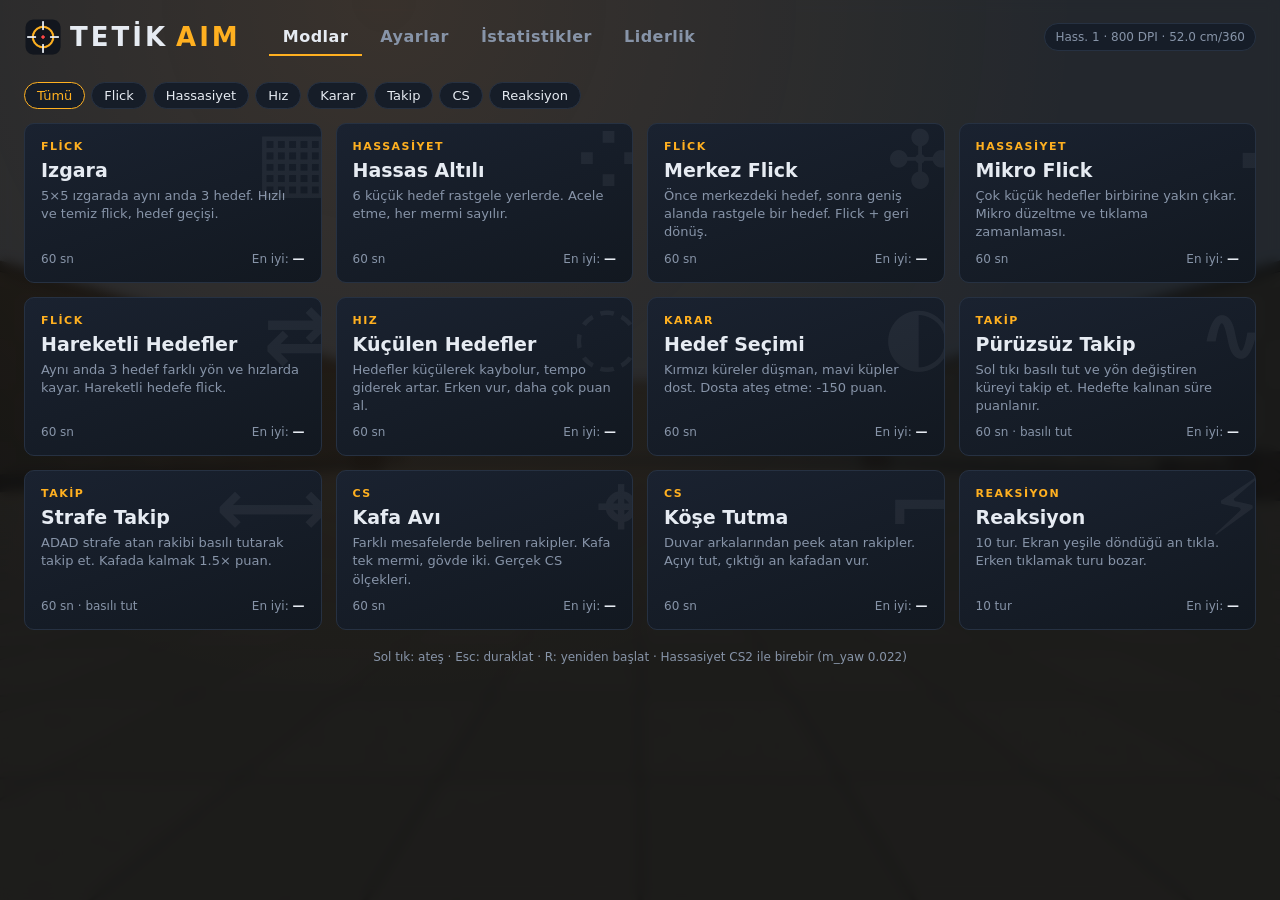
==== web/index.html @ 4d8e3d90 "Tetik Aim: CS2-style aim trainer for web and desktop Three.js game (12 modes, CS2 sensitivity/FOV, c" ====
<!doctype html>
<html lang="tr">
<head>
  <meta charset="utf-8">
  <meta name="viewport" content="width=device-width, initial-scale=1">
  <title>Tetik Aim · Aim Antrenmanı</title>
  <link rel="icon" href="favicon.png">
  <link rel="stylesheet" href="css/style.css">
</head>
<body>
  <canvas id="game"></canvas>
  <canvas id="crosshair"></canvas>

  <!-- In-game HUD -->
  <div id="hud" class="hidden">
    <div class="hud-top">
      <div class="hud-box"><span class="lbl">SKOR</span><span id="hud-score">0</span></div>
      <div class="hud-box timer"><span id="hud-time">60.0</span></div>
      <div class="hud-box"><span class="lbl">İSABET</span><span id="hud-acc">100%</span></div>
    </div>
    <div class="hud-left">
      <div><span class="lbl">SERİ</span> <b id="hud-streak">0</b></div>
      <div><span class="lbl">VURUŞ</span> <b id="hud-hits">0</b></div>
      <div id="hud-extra"></div>
    </div>
    <div id="hud-fps" class="hud-fps hidden"></div>
    <div id="popups"></div>
    <div id="center-msg"></div>
  </div>

  <!-- Pause -->
  <div id="pause" class="overlay hidden">
    <div class="panel small">
      <h2>Duraklatıldı</h2>
      <p class="muted">Devam etmek için tıkla.</p>
      <div class="row gap">
        <button id="btn-resume" class="primary">Devam</button>
        <button id="btn-restart">Yeniden Başlat (R)</button>
        <button id="btn-end">Bitir</button>
        <button id="btn-quit">Menü</button>
      </div>
    </div>
  </div>

  <!-- Results -->
  <div id="results" class="overlay hidden">
    <div class="panel wide">
      <div class="res-head">
        <div>
          <div class="muted" id="res-mode">MOD</div>
          <div class="res-score" id="res-score">0</div>
          <div id="res-pb" class="pb"></div>
        </div>
        <div class="res-actions">
          <button id="res-again" class="primary">Tekrar (R)</button>
          <button id="res-menu">Menü (Esc)</button>
        </div>
      </div>
      <div class="stat-grid" id="res-stats"></div>
      <div class="res-cols">
        <div>
          <h3>Gelişim (son 20)</h3>
          <canvas id="res-chart" width="520" height="180"></canvas>
          <div id="res-tip" class="tip"></div>
        </div>
        <div>
          <h3>Liderlik Tablosu <span class="muted small" id="res-backend"></span></h3>
          <div class="row gap">
            <input id="res-name" maxlength="20" placeholder="Takma ad">
            <button id="res-submit" class="primary">Gönder</button>
          </div>
          <div id="res-submit-msg" class="muted small"></div>
          <table class="lb" id="res-lb"></table>
        </div>
      </div>
    </div>
  </div>

  <!-- Main menu -->
  <div id="menu" class="overlay">
    <header class="topbar">
      <div class="logo"><img src="icon.png" alt=""><span>TETİK</span><em>AIM</em></div>
      <nav>
        <button class="tab active" data-tab="modes">Modlar</button>
        <button class="tab" data-tab="settings">Ayarlar</button>
        <button class="tab" data-tab="stats">İstatistikler</button>
        <button class="tab" data-tab="board">Liderlik</button>
      </nav>
      <div class="sens-chip" id="sens-chip"></div>
    </header>

    <section class="page" id="page-modes">
      <div class="filters" id="mode-filters"></div>
      <div class="mode-grid" id="mode-grid"></div>
      <div class="foot muted small">
        Sol tık: ateş · Esc: duraklat · R: yeniden başlat · Hassasiyet CS2 ile birebir (m_yaw 0.022)
      </div>
    </section>

    <section class="page hidden" id="page-settings">
      <div class="settings">
        <div class="card">
          <h3>Fare</h3>
          <label>CS2 hassasiyeti <input type="number" id="s-sens" step="0.01" min="0.01" max="20"></label>
          <label>DPI <input type="number" id="s-dpi" step="50" min="100" max="32000"></label>
          <div class="muted small" id="s-sens-info"></div>
          <label class="check"><input type="checkbox" id="s-raw"> Ham girdi (fare ivmesi kapalı)</label>
          <label>Görüş alanı
            <select id="s-fovmode">
              <option value="cs2">CS2 (4:3'te 90°)</option>
              <option value="custom">Özel yatay FOV</option>
            </select>
          </label>
          <label id="s-fov-wrap">Yatay FOV <input type="range" id="s-fov" min="60" max="130" step="1"><span id="s-fov-v"></span></label>
        </div>

        <div class="card">
          <h3>Nişangah</h3>
          <canvas id="xh-preview" width="220" height="140"></canvas>
          <label>Stil
            <select id="x-style">
              <option value="classic">Klasik</option>
              <option value="classic-dot">Klasik + Nokta</option>
              <option value="t">T Şekli</option>
              <option value="dot">Sadece Nokta</option>
              <option value="circle">Daire</option>
            </select>
          </label>
          <label>Renk <input type="color" id="x-color"></label>
          <label>Uzunluk <input type="range" id="x-len" min="0" max="20" step="0.5"><span id="x-len-v"></span></label>
          <label>Kalınlık <input type="range" id="x-thick" min="0.5" max="6" step="0.5"><span id="x-thick-v"></span></label>
          <label>Boşluk <input type="range" id="x-gap" min="-4" max="12" step="0.5"><span id="x-gap-v"></span></label>
          <label>Saydamlık <input type="range" id="x-alpha" min="0.2" max="1" step="0.05"><span id="x-alpha-v"></span></label>
          <label class="check"><input type="checkbox" id="x-outline"> Dış çizgi</label>
          <label class="check"><input type="checkbox" id="x-hitmarker"> Vuruş işareti</label>
          <details>
            <summary>CS2 ayarlarından içe aktar</summary>
            <p class="muted small">Konsol komutlarını yapıştır (ör. <code>sensitivity 1.2; cl_crosshairsize 2; cl_crosshairgap -2 ...</code>). Nişangah değerleri yaklaşık çevrilir.</p>
            <textarea id="x-import" rows="4"></textarea>
            <button id="x-import-btn">İçe aktar</button>
            <span id="x-import-msg" class="muted small"></span>
          </details>
        </div>

        <div class="card">
          <h3>Oyun</h3>
          <label>Süre
            <select id="s-duration">
              <option value="30">30 sn</option>
              <option value="60">60 sn</option>
              <option value="90">90 sn</option>
            </select>
          </label>
          <label>Hedef rengi <input type="color" id="s-tcolor"></label>
          <label>Hedef boyutu <input type="range" id="s-tsize" min="0.6" max="1.5" step="0.05"><span id="s-tsize-v"></span></label>
          <label>Ortam
            <select id="s-theme">
              <option value="dust">Kum (sıcak)</option>
              <option value="night">Gece</option>
              <option value="lab">Laboratuvar</option>
            </select>
          </label>
          <label class="check"><input type="checkbox" id="s-countdown"> Başlamadan geri sayım</label>
          <label class="check"><input type="checkbox" id="s-fps"> FPS göster</label>
          <label>Çözünürlük ölçeği <input type="range" id="s-scale" min="0.5" max="1" step="0.05"><span id="s-scale-v"></span></label>
        </div>

        <div class="card">
          <h3>Ses</h3>
          <label>Ana ses <input type="range" id="a-master" min="0" max="1" step="0.05"><span id="a-master-v"></span></label>
          <label>Silah sesi <input type="range" id="a-shot" min="0" max="1" step="0.05"><span id="a-shot-v"></span></label>
          <label>Vuruş sesi
            <select id="a-hit">
              <option value="tink">Metalik (kafa)</option>
              <option value="pop">Pop</option>
              <option value="click">Tık</option>
              <option value="off">Kapalı</option>
            </select>
          </label>
          <button id="a-test">Sesi dene</button>
          <hr>
          <button id="s-reset" class="danger">Ayarları sıfırla</button>
          <button id="s-wipe" class="danger">Yerel istatistikleri sil</button>
        </div>
      </div>
    </section>

    <section class="page hidden" id="page-stats">
      <div class="stats-summary" id="stats-summary"></div>
      <table class="lb wide" id="stats-table"></table>
    </section>

    <section class="page hidden" id="page-board">
      <div class="row gap">
        <select id="board-mode"></select>
        <span class="muted small" id="board-backend"></span>
      </div>
      <table class="lb wide" id="board-table"></table>
    </section>
  </div>

  <div id="loading" class="overlay"><div class="muted">Yükleniyor…</div></div>

  <script>
    // Show startup errors instead of an endless loading screen.
    window.addEventListener('error', e => {
      const l = document.getElementById('loading');
      if (l && !l.classList.contains('hidden')) l.innerHTML = '<div class="panel small"><h2>Başlatma hatası</h2><p class="muted"></p></div>', l.querySelector('p').textContent = e.message || String(e.error);
    });
  </script>
  <script type="module" src="js/main.js" onerror="dispatchEvent(new ErrorEvent('error', { message: 'js/main.js yüklenemedi' }))"></script>
</body>
</html>
---- web/css/style.css ----
:root {
  --bg: #0d1117;
  --panel: rgba(16, 21, 29, 0.94);
  --panel2: #161d28;
  --line: #263142;
  --text: #e6ebf2;
  --muted: #8794a8;
  --accent: #ffb020;
  --accent2: #ff7a1a;
  --good: #4ade80;
  --bad: #f87171;
  font-family: "Segoe UI", "Inter", system-ui, sans-serif;
}

* { box-sizing: border-box; }
html, body { margin: 0; height: 100%; overflow: hidden; background: var(--bg); color: var(--text); }
canvas#game { position: fixed; inset: 0; width: 100%; height: 100%; display: block; }
canvas#crosshair { position: fixed; inset: 0; width: 100%; height: 100%; pointer-events: none; z-index: 5; }
.hidden { display: none !important; }
.muted { color: var(--muted); }
.small { font-size: 12px; }
.row { display: flex; align-items: center; flex-wrap: wrap; }
.gap { gap: 10px; }
code { background: #0b0f15; padding: 1px 4px; border-radius: 3px; }

button, select, input, textarea {
  font: inherit; color: var(--text); background: var(--panel2);
  border: 1px solid var(--line); border-radius: 6px; padding: 8px 14px;
}
button { cursor: pointer; transition: background .12s, border-color .12s, transform .05s; }
button:hover { border-color: var(--accent); }
button:active { transform: translateY(1px); }
button.primary { background: linear-gradient(180deg, var(--accent), var(--accent2)); color: #1a1205; border: none; font-weight: 700; }
button.danger:hover { border-color: var(--bad); color: var(--bad); }
input[type=number] { width: 110px; }
input[type=range] { padding: 0; accent-color: var(--accent); width: 150px; }
input[type=color] { padding: 2px; width: 46px; height: 32px; }
textarea { width: 100%; resize: vertical; }

.overlay { position: fixed; inset: 0; z-index: 10; display: flex; flex-direction: column; align-items: center; justify-content: center; }
#menu { justify-content: flex-start; background: radial-gradient(ellipse at 30% 0%, rgba(255,140,30,.10), transparent 55%), rgba(8, 11, 16, 0.86); backdrop-filter: blur(6px); overflow-y: auto; }
#loading { background: var(--bg); z-index: 50; }
#pause, #results { background: rgba(5, 8, 12, 0.6); backdrop-filter: blur(4px); }

.topbar { width: 100%; max-width: 1280px; display: flex; align-items: center; gap: 28px; padding: 18px 24px; }
.logo { display: flex; align-items: center; gap: 8px; font-weight: 900; font-size: 26px; letter-spacing: 3px; }
.logo img { width: 38px; height: 38px; }
.logo em { color: var(--accent); font-style: normal; font-weight: 600; }
nav { display: flex; gap: 4px; flex: 1; }
.tab { background: none; border: none; border-bottom: 2px solid transparent; border-radius: 0; color: var(--muted); font-weight: 600; letter-spacing: .5px; }
.tab.active { color: var(--text); border-bottom-color: var(--accent); }
.sens-chip { font-size: 12px; color: var(--muted); background: var(--panel2); border: 1px solid var(--line); padding: 6px 10px; border-radius: 20px; }

.page { width: 100%; max-width: 1280px; padding: 8px 24px 40px; }
.filters { display: flex; gap: 6px; margin-bottom: 14px; flex-wrap: wrap; }
.filters button { padding: 5px 12px; font-size: 13px; border-radius: 20px; }
.filters button.on { border-color: var(--accent); color: var(--accent); }
.mode-grid { display: grid; grid-template-columns: repeat(auto-fill, minmax(260px, 1fr)); gap: 14px; }
.mode-card { position: relative; background: linear-gradient(160deg, #1a2230, #121820); border: 1px solid var(--line); border-radius: 10px; padding: 16px; cursor: pointer; overflow: hidden; transition: transform .12s, border-color .12s; min-height: 150px; display: flex; flex-direction: column; }
.mode-card:hover { transform: translateY(-2px); border-color: var(--accent); }
.mode-card .cat { font-size: 11px; letter-spacing: 1.5px; color: var(--accent); font-weight: 700; text-transform: uppercase; }
.mode-card h4 { margin: 6px 0 6px; font-size: 19px; }
.mode-card p { margin: 0; color: var(--muted); font-size: 13px; line-height: 1.4; flex: 1; }
.mode-card .meta { margin-top: 10px; display: flex; justify-content: space-between; font-size: 12px; color: var(--muted); }
.mode-card .meta b { color: var(--text); }
.mode-card .glyph { position: absolute; right: -10px; top: -10px; font-size: 80px; opacity: .06; font-weight: 900; }
.foot { margin-top: 20px; text-align: center; }

.settings { display: grid; grid-template-columns: repeat(auto-fit, minmax(290px, 1fr)); gap: 14px; }
.card { background: var(--panel); border: 1px solid var(--line); border-radius: 10px; padding: 16px; }
.card h3 { margin: 0 0 12px; font-size: 14px; letter-spacing: 1.5px; text-transform: uppercase; color: var(--accent); }
.card label { display: flex; align-items: center; justify-content: space-between; gap: 10px; margin: 8px 0; font-size: 14px; }
.card label span { width: 40px; text-align: right; color: var(--muted); font-size: 12px; }
.card label.check { justify-content: flex-start; }
.card hr { border: none; border-top: 1px solid var(--line); margin: 14px 0; }
.card button { margin: 4px 4px 0 0; }
#xh-preview { width: 100%; height: 140px; border-radius: 6px; background: linear-gradient(135deg, #6d5d44, #3b4250 60%, #a6a08f); display: block; margin-bottom: 6px; }
details summary { cursor: pointer; color: var(--muted); margin-top: 8px; }

.panel { background: var(--panel); border: 1px solid var(--line); border-radius: 12px; padding: 24px; box-shadow: 0 20px 60px rgba(0,0,0,.5); }
.panel.small { min-width: 380px; text-align: center; }
.panel.small .row { justify-content: center; }
.panel.wide { width: min(1100px, 94vw); max-height: 94vh; overflow-y: auto; }
.panel h2 { margin-top: 0; }
.res-head { display: flex; justify-content: space-between; align-items: flex-start; gap: 20px; }
.res-score { font-size: 64px; font-weight: 900; line-height: 1; color: var(--accent); font-variant-numeric: tabular-nums; }
.res-actions { display: flex; gap: 10px; }
.pb { margin-top: 6px; font-weight: 600; }
.pb.new { color: var(--good); }
.stat-grid { display: grid; grid-template-columns: repeat(auto-fit, minmax(130px, 1fr)); gap: 10px; margin: 20px 0; }
.stat { background: var(--panel2); border: 1px solid var(--line); border-radius: 8px; padding: 10px 12px; }
.stat .v { font-size: 22px; font-weight: 700; font-variant-numeric: tabular-nums; }
.stat .k { font-size: 11px; color: var(--muted); letter-spacing: 1px; text-transform: uppercase; }
.res-cols { display: grid; grid-template-columns: 1fr 1fr; gap: 24px; }
.res-cols h3 { font-size: 14px; letter-spacing: 1px; text-transform: uppercase; color: var(--muted); }
#res-chart { width: 100%; height: 180px; background: var(--panel2); border-radius: 8px; border: 1px solid var(--line); }
.tip { margin-top: 10px; font-size: 13px; color: var(--muted); line-height: 1.5; }
#res-name { flex: 1; }

table.lb { width: 100%; border-collapse: collapse; margin-top: 10px; font-size: 14px; font-variant-numeric: tabular-nums; }
table.lb th { text-align: left; color: var(--muted); font-weight: 600; font-size: 11px; letter-spacing: 1px; text-transform: uppercase; padding: 6px 8px; border-bottom: 1px solid var(--line); }
table.lb td { padding: 6px 8px; border-bottom: 1px solid rgba(38,49,66,.5); }
table.lb tr.me td { color: var(--accent); }
table.lb.wide { max-width: 1280px; }
.stats-summary { display: grid; grid-template-columns: repeat(auto-fit, minmax(160px, 1fr)); gap: 10px; margin-bottom: 16px; }

/* HUD */
#hud { position: fixed; inset: 0; pointer-events: none; z-index: 6; font-variant-numeric: tabular-nums; }
.hud-top { position: absolute; top: 14px; left: 50%; transform: translateX(-50%); display: flex; gap: 8px; }
.hud-box { background: rgba(10, 14, 20, .65); border: 1px solid rgba(255,255,255,.08); border-radius: 6px; padding: 6px 14px; min-width: 110px; text-align: center; font-size: 22px; font-weight: 700; display: flex; flex-direction: column; }
.hud-box .lbl, .hud-left .lbl { font-size: 10px; letter-spacing: 1.5px; color: var(--muted); font-weight: 600; }
.hud-box.timer { font-size: 30px; color: var(--accent); justify-content: center; min-width: 120px; }
.hud-left { position: absolute; left: 20px; bottom: 24px; background: rgba(10,14,20,.55); padding: 10px 14px; border-radius: 6px; font-size: 18px; line-height: 1.6; }
.hud-fps { position: absolute; right: 12px; top: 10px; font-size: 12px; color: var(--good); }
#popups { position: absolute; left: 50%; top: 50%; }
.popup { position: absolute; transform: translate(-50%, 0); white-space: nowrap; font-weight: 800; font-size: 15px; color: #fff; text-shadow: 0 1px 3px #000; animation: rise .7s ease-out forwards; }
.popup.hs { color: var(--accent); }
.popup.bad { color: var(--bad); }
@keyframes rise { from { opacity: 1; margin-top: 20px; } to { opacity: 0; margin-top: -30px; } }
#center-msg { position: absolute; top: 34%; left: 0; right: 0; text-align: center; font-size: 56px; font-weight: 900; text-shadow: 0 2px 10px #000; }
#center-msg .sub { display: block; font-size: 16px; font-weight: 600; color: var(--muted); }

@media (max-width: 800px) { .res-cols { grid-template-columns: 1fr; } nav { flex-wrap: wrap; } }
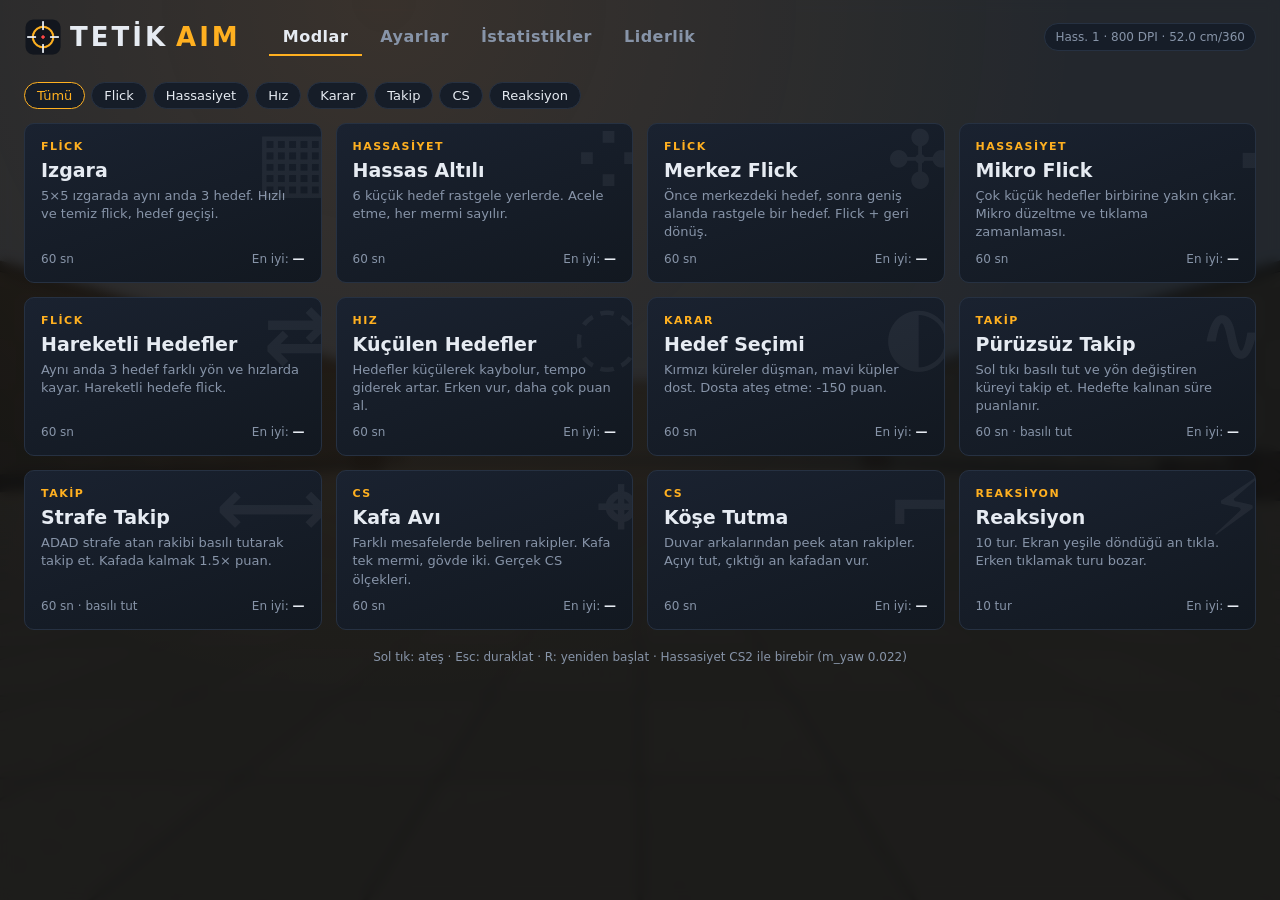
==== commit 9d771b04: "Touch controls, Android app, Pages and release workflows - Touch screens: tap-to-shoot (finger hold " ====
--- a/web/index.html
+++ b/web/index.html
@@ -2,7 +2,10 @@
 <html lang="tr">
 <head>
   <meta charset="utf-8">
-  <meta name="viewport" content="width=device-width, initial-scale=1">
+  <meta name="viewport" content="width=device-width, initial-scale=1, maximum-scale=1, user-scalable=no, viewport-fit=cover">
+  <meta name="theme-color" content="#0d1117">
+  <meta name="mobile-web-app-capable" content="yes">
+  <link rel="manifest" href="manifest.webmanifest">
   <title>Tetik Aim · Aim Antrenmanı</title>
   <link rel="icon" href="favicon.png">
   <link rel="stylesheet" href="css/style.css">
@@ -26,7 +29,11 @@
     <div id="hud-fps" class="hud-fps hidden"></div>
     <div id="popups"></div>
     <div id="center-msg"></div>
-  </div>
+    <button id="pause-btn" class="touch-only" aria-label="Duraklat">❚❚</button>
+    <button id="fire-btn" class="hidden" aria-label="Ateş">ATEŞ</button>
+  </div>
+
+  <div id="rotate" class="overlay"><div class="panel small"><div style="font-size:48px">⟳</div><h2>Cihazı yatay çevir</h2><p class="muted">Oyun yatay ekranda oynanır.</p></div></div>
 
   <!-- Pause -->
   <div id="pause" class="overlay hidden">
@@ -92,7 +99,7 @@
     <section class="page" id="page-modes">
       <div class="filters" id="mode-filters"></div>
       <div class="mode-grid" id="mode-grid"></div>
-      <div class="foot muted small">
+      <div class="foot muted small" id="foot-hint">
         Sol tık: ateş · Esc: duraklat · R: yeniden başlat · Hassasiyet CS2 ile birebir (m_yaw 0.022)
       </div>
     </section>
@@ -166,6 +173,18 @@
         </div>
 
         <div class="card">
+          <h3>Dokunmatik</h3>
+          <label>Kontrol
+            <select id="t-mode">
+              <option value="tap">Dokunduğun yere ateş</option>
+              <option value="drag">Sürükle-nişan + ateş butonu</option>
+            </select>
+          </label>
+          <label>Sürükleme hassasiyeti <input type="range" id="t-sens" min="0.05" max="0.6" step="0.01"><span id="t-sens-v"></span></label>
+          <p class="muted small">Dokunduğun yere ateş: hedefe parmağınla dokun, takip modlarında parmağını hedefin üzerinde tut. Sürükle-nişan: ekranı sürükleyerek bak, sağ alttaki butonla ateş et (mobil FPS gibi).</p>
+        </div>
+
+        <div class="card">
           <h3>Ses</h3>
           <label>Ana ses <input type="range" id="a-master" min="0" max="1" step="0.05"><span id="a-master-v"></span></label>
           <label>Silah sesi <input type="range" id="a-shot" min="0" max="1" step="0.05"><span id="a-shot-v"></span></label>
--- a/web/css/style.css
+++ b/web/css/style.css
@@ -14,7 +14,7 @@
 
 * { box-sizing: border-box; }
 html, body { margin: 0; height: 100%; overflow: hidden; background: var(--bg); color: var(--text); }
-canvas#game { position: fixed; inset: 0; width: 100%; height: 100%; display: block; }
+canvas#game { position: fixed; inset: 0; width: 100%; height: 100%; display: block; touch-action: none; }
 canvas#crosshair { position: fixed; inset: 0; width: 100%; height: 100%; pointer-events: none; z-index: 5; }
 .hidden { display: none !important; }
 .muted { color: var(--muted); }
@@ -120,4 +120,24 @@
 #center-msg { position: absolute; top: 34%; left: 0; right: 0; text-align: center; font-size: 56px; font-weight: 900; text-shadow: 0 2px 10px #000; }
 #center-msg .sub { display: block; font-size: 16px; font-weight: 600; color: var(--muted); }
 
+/* Touch screens */
+body { -webkit-user-select: none; user-select: none; -webkit-tap-highlight-color: transparent; }
+input, textarea { -webkit-user-select: text; user-select: text; }
+.touch-only { display: none; }
+body.touch .touch-only { display: block; }
+#pause-btn { position: absolute; top: max(12px, env(safe-area-inset-top)); left: max(12px, env(safe-area-inset-left)); pointer-events: auto; width: 48px; height: 48px; padding: 0; border-radius: 50%; background: rgba(10,14,20,.6); font-size: 16px; }
+#fire-btn { position: absolute; right: max(28px, env(safe-area-inset-right)); bottom: 28px; pointer-events: auto; width: 96px; height: 96px; border-radius: 50%; padding: 0; font-weight: 900; letter-spacing: 1px; background: rgba(255,90,40,.55); border: 3px solid rgba(255,255,255,.5); color: #fff; touch-action: none; }
+#fire-btn.down { background: rgba(255,90,40,.85); transform: scale(.95); }
+#rotate { display: none; z-index: 60; background: var(--bg); }
+@media (orientation: portrait) { body.touch.playing #rotate { display: flex; } }
+@media (max-height: 520px) {
+  .hud-box { font-size: 16px; min-width: 80px; padding: 4px 10px; }
+  .hud-box.timer { font-size: 22px; min-width: 90px; }
+  .hud-left { font-size: 14px; bottom: 12px; left: 12px; }
+  .topbar { padding: 10px 16px; gap: 14px; }
+  .logo { font-size: 20px; }
+  .res-score { font-size: 44px; }
+  .panel { padding: 16px; }
+  .mode-card { min-height: 120px; padding: 12px; }
+}
 @media (max-width: 800px) { .res-cols { grid-template-columns: 1fr; } nav { flex-wrap: wrap; } }
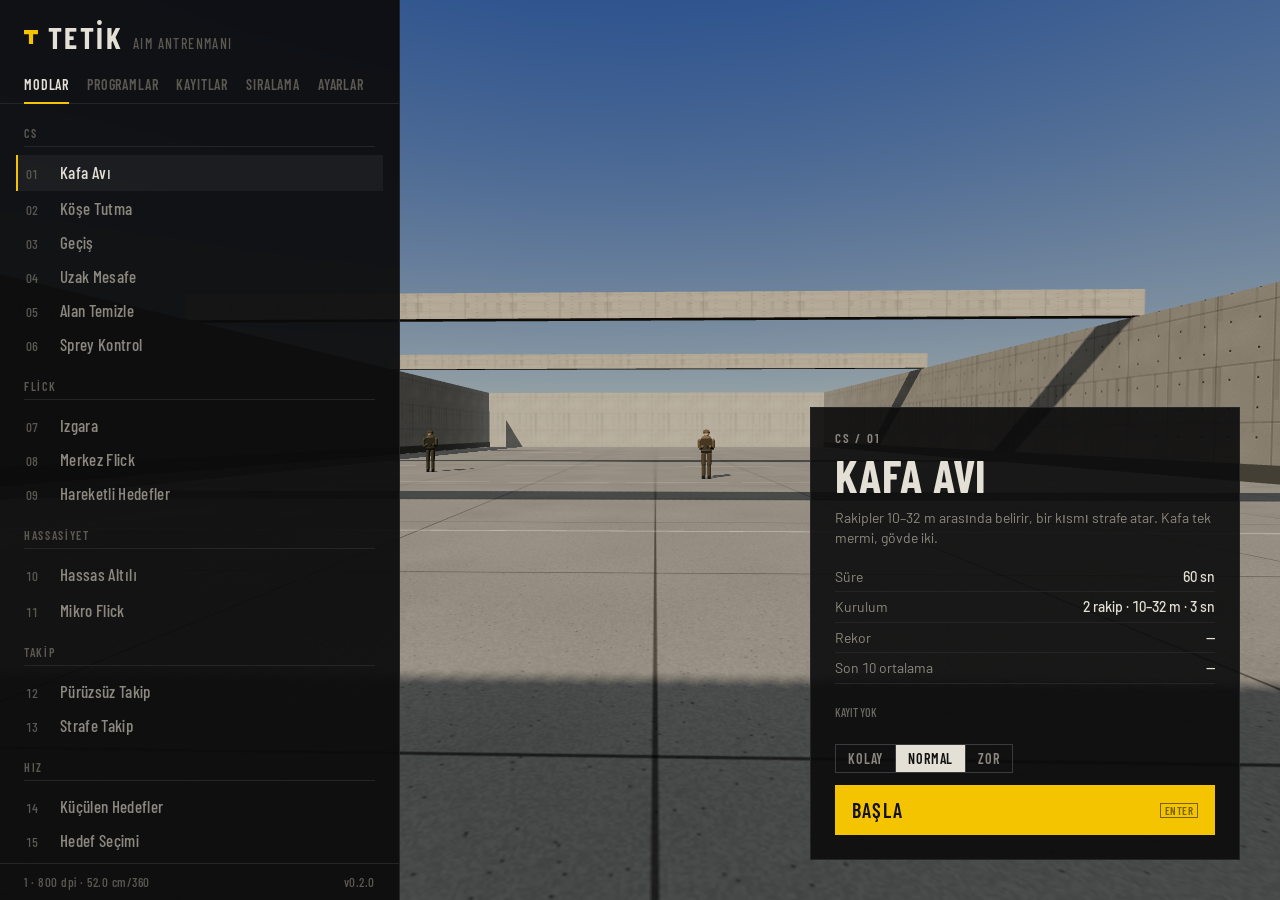
==== commit 8e73d018: "0.2.0: new look, CS2 settings, four new modes, bug fixes Look: menu is a numbered mode list with the" ====
--- a/web/index.html
+++ b/web/index.html
@@ -3,11 +3,11 @@
 <head>
   <meta charset="utf-8">
   <meta name="viewport" content="width=device-width, initial-scale=1, maximum-scale=1, user-scalable=no, viewport-fit=cover">
-  <meta name="theme-color" content="#0d1117">
+  <meta name="theme-color" content="#0d0d0e">
   <meta name="mobile-web-app-capable" content="yes">
+  <title>Tetik · aim antrenmanı</title>
+  <link rel="icon" href="favicon.png">
   <link rel="manifest" href="manifest.webmanifest">
-  <title>Tetik Aim · Aim Antrenmanı</title>
-  <link rel="icon" href="favicon.png">
   <link rel="stylesheet" href="css/style.css">
 </head>
 <body>
@@ -16,215 +16,222 @@
 
   <!-- In-game HUD -->
   <div id="hud" class="hidden">
-    <div class="hud-top">
-      <div class="hud-box"><span class="lbl">SKOR</span><span id="hud-score">0</span></div>
-      <div class="hud-box timer"><span id="hud-time">60.0</span></div>
-      <div class="hud-box"><span class="lbl">İSABET</span><span id="hud-acc">100%</span></div>
-    </div>
-    <div class="hud-left">
-      <div><span class="lbl">SERİ</span> <b id="hud-streak">0</b></div>
-      <div><span class="lbl">VURUŞ</span> <b id="hud-hits">0</b></div>
-      <div id="hud-extra"></div>
-    </div>
-    <div id="hud-fps" class="hud-fps hidden"></div>
-    <div id="popups"></div>
-    <div id="center-msg"></div>
-    <button id="pause-btn" class="touch-only" aria-label="Duraklat">❚❚</button>
+    <div class="h-top">
+      <div id="h-time" class="h-time">60.0</div>
+      <div id="h-score" class="h-score">0</div>
+    </div>
+    <div class="h-bl">
+      <div><span>İsabet</span><b id="h-acc">—</b></div>
+      <div><span>Seri</span><b id="h-streak">0</b></div>
+      <div><span id="h-hits-label">Vuruş</span><b id="h-hits">0</b></div>
+    </div>
+    <div id="h-extra" class="h-extra"></div>
+    <div id="feed" class="feed"></div>
+    <div id="center-msg" class="center-msg"></div>
+    <div id="h-fps" class="h-fps hidden"></div>
+    <button id="pause-btn" class="touch-only" aria-label="Duraklat">II</button>
     <button id="fire-btn" class="hidden" aria-label="Ateş">ATEŞ</button>
   </div>
 
-  <div id="rotate" class="overlay"><div class="panel small"><div style="font-size:48px">⟳</div><h2>Cihazı yatay çevir</h2><p class="muted">Oyun yatay ekranda oynanır.</p></div></div>
+  <div id="rotate" class="screen"><p>Cihazı yatay çevir.</p></div>
 
   <!-- Pause -->
-  <div id="pause" class="overlay hidden">
-    <div class="panel small">
+  <div id="pause" class="screen hidden">
+    <div class="pause">
       <h2>Duraklatıldı</h2>
-      <p class="muted">Devam etmek için tıkla.</p>
-      <div class="row gap">
-        <button id="btn-resume" class="primary">Devam</button>
-        <button id="btn-restart">Yeniden Başlat (R)</button>
-        <button id="btn-end">Bitir</button>
-        <button id="btn-quit">Menü</button>
+      <p class="note" id="pause-note"></p>
+      <button id="btn-resume" class="primary">Devam</button>
+      <button id="btn-restart">Baştan başla <kbd>R</kbd></button>
+      <button id="btn-end">Bitir ve sonucu gör</button>
+      <button id="btn-quit">Menüye dön</button>
+    </div>
+  </div>
+
+  <!-- Results -->
+  <div id="results" class="screen hidden">
+    <div class="res">
+      <div class="res-top">
+        <div>
+          <div class="eyebrow" id="r-mode"></div>
+          <div class="big" id="r-score">0</div>
+          <div class="delta" id="r-delta"></div>
+        </div>
+        <div class="actions">
+          <button id="r-next" class="primary hidden"></button>
+          <button id="r-again">Tekrar <kbd>R</kbd></button>
+          <button id="r-menu">Menü <kbd>Esc</kbd></button>
+        </div>
       </div>
-    </div>
-  </div>
-
-  <!-- Results -->
-  <div id="results" class="overlay hidden">
-    <div class="panel wide">
-      <div class="res-head">
+      <div id="r-program" class="hidden"></div>
+      <div class="res-grid">
+        <table class="kv" id="r-stats"></table>
         <div>
-          <div class="muted" id="res-mode">MOD</div>
-          <div class="res-score" id="res-score">0</div>
-          <div id="res-pb" class="pb"></div>
-        </div>
-        <div class="res-actions">
-          <button id="res-again" class="primary">Tekrar (R)</button>
-          <button id="res-menu">Menü (Esc)</button>
+          <h6>Son 20 oyun</h6>
+          <canvas id="r-chart"></canvas>
+          <p class="note" id="r-note"></p>
+        </div>
+        <div>
+          <h6>Sıralama <span id="r-backend"></span></h6>
+          <div class="inline">
+            <input id="r-name" maxlength="20" placeholder="takma ad" autocomplete="off" spellcheck="false">
+            <button id="r-submit">Gönder</button>
+          </div>
+          <p class="note" id="r-submit-msg"></p>
+          <table class="lb" id="r-lb"></table>
         </div>
       </div>
-      <div class="stat-grid" id="res-stats"></div>
-      <div class="res-cols">
-        <div>
-          <h3>Gelişim (son 20)</h3>
-          <canvas id="res-chart" width="520" height="180"></canvas>
-          <div id="res-tip" class="tip"></div>
-        </div>
-        <div>
-          <h3>Liderlik Tablosu <span class="muted small" id="res-backend"></span></h3>
-          <div class="row gap">
-            <input id="res-name" maxlength="20" placeholder="Takma ad">
-            <button id="res-submit" class="primary">Gönder</button>
-          </div>
-          <div id="res-submit-msg" class="muted small"></div>
-          <table class="lb" id="res-lb"></table>
-        </div>
-      </div>
-    </div>
-  </div>
-
-  <!-- Main menu -->
-  <div id="menu" class="overlay">
-    <header class="topbar">
-      <div class="logo"><img src="icon.png" alt=""><span>TETİK</span><em>AIM</em></div>
-      <nav>
-        <button class="tab active" data-tab="modes">Modlar</button>
-        <button class="tab" data-tab="settings">Ayarlar</button>
-        <button class="tab" data-tab="stats">İstatistikler</button>
-        <button class="tab" data-tab="board">Liderlik</button>
+    </div>
+  </div>
+
+  <!-- Menu -->
+  <div id="menu">
+    <aside class="side" id="side">
+      <header class="brand">
+        <span class="mark" aria-hidden="true"></span>
+        <span class="word">TETİK</span>
+        <span class="sub">AIM ANTRENMANI</span>
+      </header>
+      <nav class="tabs" id="tabs">
+        <button data-tab="modes" class="on">Modlar</button>
+        <button data-tab="programs">Programlar</button>
+        <button data-tab="records">Kayıtlar</button>
+        <button data-tab="board">Sıralama</button>
+        <button data-tab="settings">Ayarlar</button>
       </nav>
-      <div class="sens-chip" id="sens-chip"></div>
-    </header>
-
-    <section class="page" id="page-modes">
-      <div class="filters" id="mode-filters"></div>
-      <div class="mode-grid" id="mode-grid"></div>
-      <div class="foot muted small" id="foot-hint">
-        Sol tık: ateş · Esc: duraklat · R: yeniden başlat · Hassasiyet CS2 ile birebir (m_yaw 0.022)
-      </div>
-    </section>
-
-    <section class="page hidden" id="page-settings">
-      <div class="settings">
-        <div class="card">
-          <h3>Fare</h3>
-          <label>CS2 hassasiyeti <input type="number" id="s-sens" step="0.01" min="0.01" max="20"></label>
-          <label>DPI <input type="number" id="s-dpi" step="50" min="100" max="32000"></label>
-          <div class="muted small" id="s-sens-info"></div>
-          <label class="check"><input type="checkbox" id="s-raw"> Ham girdi (fare ivmesi kapalı)</label>
+
+      <section class="pane" id="p-modes"></section>
+      <section class="pane hidden" id="p-programs"></section>
+
+      <section class="pane hidden" id="p-records">
+        <div class="figures" id="rec-figures"></div>
+        <table class="lb" id="rec-table"></table>
+      </section>
+
+      <section class="pane hidden" id="p-board">
+        <div class="inline">
+          <select id="b-mode"></select>
+          <div class="seg" id="b-diff"></div>
+        </div>
+        <p class="note" id="b-backend"></p>
+        <table class="lb" id="b-table"></table>
+      </section>
+
+      <section class="pane hidden form" id="p-settings">
+        <h6>CS2'den al</h6>
+        <p class="note">Nişangah kodunu (Ayarlar → Nişangah → Paylaş) ya da konsol komutlarını / config.cfg satırlarını yapıştır. Hassasiyet ve nişangah aynen aktarılır.</p>
+        <textarea id="cs-import" rows="3" spellcheck="false" placeholder="CSGO-xxxxx-xxxxx-xxxxx-xxxxx-xxxxx&#10;sensitivity 1.25; cl_crosshairsize 2; cl_crosshairgap -2"></textarea>
+        <div class="inline"><button id="cs-import-btn" class="primary">Aktar</button><span class="note" id="cs-import-msg"></span></div>
+
+        <h6>Fare</h6>
+        <label>sensitivity <input type="number" id="s-sens" step="0.01" min="0.01" max="20"></label>
+        <label>DPI <input type="number" id="s-dpi" step="50" min="100" max="32000"></label>
+        <p class="note" id="s-sens-info"></p>
+
+        <h6>Nişangah</h6>
+        <canvas id="xh-preview"></canvas>
+        <label>Renk <span class="inline"><span class="seg" id="x-presets"></span><input type="color" id="x-color"></span></label>
+        <label>cl_crosshairsize <span class="rng"><input type="range" id="x-size" min="0" max="10" step="0.5"><output id="x-size-v"></output></span></label>
+        <label>cl_crosshairthickness <span class="rng"><input type="range" id="x-thick" min="0" max="3" step="0.1"><output id="x-thick-v"></output></span></label>
+        <label>cl_crosshairgap <span class="rng"><input type="range" id="x-gap" min="-5" max="5" step="0.5"><output id="x-gap-v"></output></span></label>
+        <label>Dış çizgi <input type="checkbox" id="x-outline"></label>
+        <label>Orta nokta <input type="checkbox" id="x-dot"></label>
+        <label>T şekli <input type="checkbox" id="x-t"></label>
+
+        <h6>Oyun</h6>
+        <label>Süre
+          <select id="s-duration">
+            <option value="30">30 sn</option>
+            <option value="60">60 sn</option>
+            <option value="90">90 sn</option>
+          </select>
+        </label>
+        <label>Ortam
+          <select id="s-theme">
+            <option value="gun">Gündüz</option>
+            <option value="gece">Gece</option>
+            <option value="beyaz">Beyaz oda</option>
+          </select>
+        </label>
+        <label>Grafik
+          <select id="s-quality">
+            <option value="high">Yüksek</option>
+            <option value="medium">Orta</option>
+            <option value="low">Düşük (gölge yok)</option>
+          </select>
+        </label>
+        <label>Ses <span class="rng"><input type="range" id="a-master" min="0" max="1" step="0.05"><output id="a-master-v"></output></span></label>
+
+        <details class="adv">
+          <summary>Gelişmiş</summary>
+          <h6>Fare ve görüş</h6>
+          <label>Ham girdi (ivme kapalı) <input type="checkbox" id="s-raw"></label>
           <label>Görüş alanı
             <select id="s-fovmode">
               <option value="cs2">CS2 (4:3'te 90°)</option>
-              <option value="custom">Özel yatay FOV</option>
+              <option value="custom">Özel</option>
             </select>
           </label>
-          <label id="s-fov-wrap">Yatay FOV <input type="range" id="s-fov" min="60" max="130" step="1"><span id="s-fov-v"></span></label>
-        </div>
-
-        <div class="card">
-          <h3>Nişangah</h3>
-          <canvas id="xh-preview" width="220" height="140"></canvas>
-          <label>Stil
-            <select id="x-style">
-              <option value="classic">Klasik</option>
-              <option value="classic-dot">Klasik + Nokta</option>
-              <option value="t">T Şekli</option>
-              <option value="dot">Sadece Nokta</option>
-              <option value="circle">Daire</option>
-            </select>
-          </label>
-          <label>Renk <input type="color" id="x-color"></label>
-          <label>Uzunluk <input type="range" id="x-len" min="0" max="20" step="0.5"><span id="x-len-v"></span></label>
-          <label>Kalınlık <input type="range" id="x-thick" min="0.5" max="6" step="0.5"><span id="x-thick-v"></span></label>
-          <label>Boşluk <input type="range" id="x-gap" min="-4" max="12" step="0.5"><span id="x-gap-v"></span></label>
-          <label>Saydamlık <input type="range" id="x-alpha" min="0.2" max="1" step="0.05"><span id="x-alpha-v"></span></label>
-          <label class="check"><input type="checkbox" id="x-outline"> Dış çizgi</label>
-          <label class="check"><input type="checkbox" id="x-hitmarker"> Vuruş işareti</label>
-          <details>
-            <summary>CS2 ayarlarından içe aktar</summary>
-            <p class="muted small">Konsol komutlarını yapıştır (ör. <code>sensitivity 1.2; cl_crosshairsize 2; cl_crosshairgap -2 ...</code>). Nişangah değerleri yaklaşık çevrilir.</p>
-            <textarea id="x-import" rows="4"></textarea>
-            <button id="x-import-btn">İçe aktar</button>
-            <span id="x-import-msg" class="muted small"></span>
-          </details>
-        </div>
-
-        <div class="card">
-          <h3>Oyun</h3>
-          <label>Süre
-            <select id="s-duration">
-              <option value="30">30 sn</option>
-              <option value="60">60 sn</option>
-              <option value="90">90 sn</option>
-            </select>
-          </label>
+          <label id="s-fov-wrap">Yatay FOV <span class="rng"><input type="range" id="s-fov" min="60" max="130" step="1"><output id="s-fov-v"></output></span></label>
+          <h6>Nişangah</h6>
+          <label>Dış çizgi kalınlığı <span class="rng"><input type="range" id="x-olt" min="0.5" max="3" step="0.5"><output id="x-olt-v"></output></span></label>
+          <label>Saydamlık <span class="rng"><input type="range" id="x-alpha" min="0.2" max="1" step="0.05"><output id="x-alpha-v"></output></span></label>
+          <label>Vuruş işareti <input type="checkbox" id="x-hitmarker"></label>
+          <h6>Görüntü</h6>
+          <label>Silah modeli <input type="checkbox" id="s-viewmodel"></label>
+          <label>Çözünürlük ölçeği <span class="rng"><input type="range" id="s-scale" min="0.5" max="1" step="0.05"><output id="s-scale-v"></output></span></label>
           <label>Hedef rengi <input type="color" id="s-tcolor"></label>
-          <label>Hedef boyutu <input type="range" id="s-tsize" min="0.6" max="1.5" step="0.05"><span id="s-tsize-v"></span></label>
-          <label>Ortam
-            <select id="s-theme">
-              <option value="dust">Kum (sıcak)</option>
-              <option value="night">Gece</option>
-              <option value="lab">Laboratuvar</option>
-            </select>
-          </label>
-          <label class="check"><input type="checkbox" id="s-countdown"> Başlamadan geri sayım</label>
-          <label class="check"><input type="checkbox" id="s-fps"> FPS göster</label>
-          <label>Çözünürlük ölçeği <input type="range" id="s-scale" min="0.5" max="1" step="0.05"><span id="s-scale-v"></span></label>
-        </div>
-
-        <div class="card">
-          <h3>Dokunmatik</h3>
-          <label>Kontrol
-            <select id="t-mode">
-              <option value="tap">Dokunduğun yere ateş</option>
-              <option value="drag">Sürükle-nişan + ateş butonu</option>
-            </select>
-          </label>
-          <label>Sürükleme hassasiyeti <input type="range" id="t-sens" min="0.05" max="0.6" step="0.01"><span id="t-sens-v"></span></label>
-          <p class="muted small">Dokunduğun yere ateş: hedefe parmağınla dokun, takip modlarında parmağını hedefin üzerinde tut. Sürükle-nişan: ekranı sürükleyerek bak, sağ alttaki butonla ateş et (mobil FPS gibi).</p>
-        </div>
-
-        <div class="card">
-          <h3>Ses</h3>
-          <label>Ana ses <input type="range" id="a-master" min="0" max="1" step="0.05"><span id="a-master-v"></span></label>
-          <label>Silah sesi <input type="range" id="a-shot" min="0" max="1" step="0.05"><span id="a-shot-v"></span></label>
+          <label>Hedef boyutu <span class="rng"><input type="range" id="s-tsize" min="0.6" max="1.5" step="0.05"><output id="s-tsize-v"></output></span></label>
+          <label>Geri sayım <input type="checkbox" id="s-countdown"></label>
+          <label>FPS göster <input type="checkbox" id="s-fps"></label>
+          <h6>Ses</h6>
+          <label>Silah <span class="rng"><input type="range" id="a-shot" min="0" max="1" step="0.05"><output id="a-shot-v"></output></span></label>
           <label>Vuruş sesi
             <select id="a-hit">
-              <option value="tink">Metalik (kafa)</option>
+              <option value="tink">Tın</option>
               <option value="pop">Pop</option>
               <option value="click">Tık</option>
               <option value="off">Kapalı</option>
             </select>
           </label>
-          <button id="a-test">Sesi dene</button>
-          <hr>
-          <button id="s-reset" class="danger">Ayarları sıfırla</button>
-          <button id="s-wipe" class="danger">Yerel istatistikleri sil</button>
-        </div>
-      </div>
-    </section>
-
-    <section class="page hidden" id="page-stats">
-      <div class="stats-summary" id="stats-summary"></div>
-      <table class="lb wide" id="stats-table"></table>
-    </section>
-
-    <section class="page hidden" id="page-board">
-      <div class="row gap">
-        <select id="board-mode"></select>
-        <span class="muted small" id="board-backend"></span>
-      </div>
-      <table class="lb wide" id="board-table"></table>
-    </section>
-  </div>
-
-  <div id="loading" class="overlay"><div class="muted">Yükleniyor…</div></div>
+          <label>Ayak sesleri <input type="checkbox" id="a-steps"></label>
+          <div class="inline"><button id="a-test">Sesi dene</button></div>
+          <h6>Dokunmatik</h6>
+          <label>Kontrol
+            <select id="t-mode">
+              <option value="tap">Dokunduğun yere ateş</option>
+              <option value="drag">Sürükle + ateş butonu</option>
+            </select>
+          </label>
+          <label>Sürükleme hassasiyeti <span class="rng"><input type="range" id="t-sens" min="0.05" max="0.6" step="0.01"><output id="t-sens-v"></output></span></label>
+          <h6>Veri</h6>
+          <div class="inline">
+            <button id="s-reset">Ayarları sıfırla</button>
+            <button id="s-wipe">Kayıtları sil</button>
+          </div>
+        </details>
+      </section>
+
+      <footer class="sidefoot" id="sidefoot"></footer>
+    </aside>
+
+    <div class="detail" id="detail">
+      <div class="eyebrow" id="d-cat"></div>
+      <h1 id="d-name"></h1>
+      <p id="d-desc"></p>
+      <table class="kv" id="d-spec"></table>
+      <canvas id="d-spark"></canvas>
+      <div class="seg" id="d-diff"></div>
+      <button class="go" id="d-start">Başla <kbd>Enter</kbd></button>
+    </div>
+  </div>
+
+  <div id="loading" class="screen"><span class="word">TETİK</span></div>
 
   <script>
     // Show startup errors instead of an endless loading screen.
     window.addEventListener('error', e => {
       const l = document.getElementById('loading');
-      if (l && !l.classList.contains('hidden')) l.innerHTML = '<div class="panel small"><h2>Başlatma hatası</h2><p class="muted"></p></div>', l.querySelector('p').textContent = e.message || String(e.error);
+      if (l && !l.classList.contains('hidden')) l.textContent = 'Başlatılamadı: ' + (e.message || e.error);
     });
   </script>
   <script type="module" src="js/main.js" onerror="dispatchEvent(new ErrorEvent('error', { message: 'js/main.js yüklenemedi' }))"></script>
--- a/web/css/style.css
+++ b/web/css/style.css
@@ -1,143 +1,232 @@
+/* Tetik — range terminal look: hard edges, hairlines, one signal colour. */
+
+@font-face { font-family: 'Barlow Condensed'; font-weight: 500; font-display: swap; src: url(../fonts/barlow-condensed-latin-500-normal.woff2) format('woff2'); unicode-range: U+0000-00FF, U+2000-206F, U+20AC, U+2212; }
+@font-face { font-family: 'Barlow Condensed'; font-weight: 500; font-display: swap; src: url(../fonts/barlow-condensed-latin-ext-500-normal.woff2) format('woff2'); unicode-range: U+0100-02AF, U+1E00-1EFF; }
+@font-face { font-family: 'Barlow Condensed'; font-weight: 600; font-display: swap; src: url(../fonts/barlow-condensed-latin-600-normal.woff2) format('woff2'); unicode-range: U+0000-00FF, U+2000-206F, U+20AC, U+2212; }
+@font-face { font-family: 'Barlow Condensed'; font-weight: 600; font-display: swap; src: url(../fonts/barlow-condensed-latin-ext-600-normal.woff2) format('woff2'); unicode-range: U+0100-02AF, U+1E00-1EFF; }
+@font-face { font-family: 'Barlow Condensed'; font-weight: 700; font-display: swap; src: url(../fonts/barlow-condensed-latin-700-normal.woff2) format('woff2'); unicode-range: U+0000-00FF, U+2000-206F, U+20AC, U+2212; }
+@font-face { font-family: 'Barlow Condensed'; font-weight: 700; font-display: swap; src: url(../fonts/barlow-condensed-latin-ext-700-normal.woff2) format('woff2'); unicode-range: U+0100-02AF, U+1E00-1EFF; }
+@font-face { font-family: 'Barlow'; font-weight: 400; font-display: swap; src: url(../fonts/barlow-latin-400-normal.woff2) format('woff2'); unicode-range: U+0000-00FF, U+2000-206F, U+20AC, U+2212; }
+@font-face { font-family: 'Barlow'; font-weight: 400; font-display: swap; src: url(../fonts/barlow-latin-ext-400-normal.woff2) format('woff2'); unicode-range: U+0100-02AF, U+1E00-1EFF; }
+@font-face { font-family: 'Barlow'; font-weight: 500; font-display: swap; src: url(../fonts/barlow-latin-500-normal.woff2) format('woff2'); unicode-range: U+0000-00FF, U+2000-206F, U+20AC, U+2212; }
+@font-face { font-family: 'Barlow'; font-weight: 500; font-display: swap; src: url(../fonts/barlow-latin-ext-500-normal.woff2) format('woff2'); unicode-range: U+0100-02AF, U+1E00-1EFF; }
+
 :root {
-  --bg: #0d1117;
-  --panel: rgba(16, 21, 29, 0.94);
-  --panel2: #161d28;
-  --line: #263142;
-  --text: #e6ebf2;
-  --muted: #8794a8;
-  --accent: #ffb020;
-  --accent2: #ff7a1a;
-  --good: #4ade80;
-  --bad: #f87171;
-  font-family: "Segoe UI", "Inter", system-ui, sans-serif;
+  --bg: #0d0d0e;
+  --side: rgba(12, 12, 13, 0.94);
+  --line: #242527;
+  --line2: #3a3b3e;
+  --text: #e4e0d6;
+  --dim: #8c887f;
+  --faint: #5c5953;
+  --acc: #f5c400;
+  --bad: #e5484d;
+  --good: #6cbf73;
+  --cond: 'Barlow Condensed', 'Bahnschrift', 'Arial Narrow', sans-serif;
+  --body: 'Barlow', 'Segoe UI', system-ui, sans-serif;
 }
 
 * { box-sizing: border-box; }
-html, body { margin: 0; height: 100%; overflow: hidden; background: var(--bg); color: var(--text); }
+html, body { margin: 0; height: 100%; overflow: hidden; background: var(--bg); color: var(--text); font: 15px/1.4 var(--body); }
+body { -webkit-user-select: none; user-select: none; -webkit-tap-highlight-color: transparent; }
 canvas#game { position: fixed; inset: 0; width: 100%; height: 100%; display: block; touch-action: none; }
 canvas#crosshair { position: fixed; inset: 0; width: 100%; height: 100%; pointer-events: none; z-index: 5; }
 .hidden { display: none !important; }
-.muted { color: var(--muted); }
-.small { font-size: 12px; }
-.row { display: flex; align-items: center; flex-wrap: wrap; }
-.gap { gap: 10px; }
-code { background: #0b0f15; padding: 1px 4px; border-radius: 3px; }
+code { font: 13px ui-monospace, Consolas, monospace; color: var(--text); }
+kbd { font: 600 11px var(--cond); letter-spacing: .04em; border: 1px solid currentColor; padding: 0 4px; margin-left: 6px; opacity: .6; }
+
+/* ---------------------------------------------------------------- controls */
 
 button, select, input, textarea {
-  font: inherit; color: var(--text); background: var(--panel2);
-  border: 1px solid var(--line); border-radius: 6px; padding: 8px 14px;
-}
-button { cursor: pointer; transition: background .12s, border-color .12s, transform .05s; }
-button:hover { border-color: var(--accent); }
-button:active { transform: translateY(1px); }
-button.primary { background: linear-gradient(180deg, var(--accent), var(--accent2)); color: #1a1205; border: none; font-weight: 700; }
-button.danger:hover { border-color: var(--bad); color: var(--bad); }
-input[type=number] { width: 110px; }
-input[type=range] { padding: 0; accent-color: var(--accent); width: 150px; }
-input[type=color] { padding: 2px; width: 46px; height: 32px; }
-textarea { width: 100%; resize: vertical; }
-
-.overlay { position: fixed; inset: 0; z-index: 10; display: flex; flex-direction: column; align-items: center; justify-content: center; }
-#menu { justify-content: flex-start; background: radial-gradient(ellipse at 30% 0%, rgba(255,140,30,.10), transparent 55%), rgba(8, 11, 16, 0.86); backdrop-filter: blur(6px); overflow-y: auto; }
-#loading { background: var(--bg); z-index: 50; }
-#pause, #results { background: rgba(5, 8, 12, 0.6); backdrop-filter: blur(4px); }
-
-.topbar { width: 100%; max-width: 1280px; display: flex; align-items: center; gap: 28px; padding: 18px 24px; }
-.logo { display: flex; align-items: center; gap: 8px; font-weight: 900; font-size: 26px; letter-spacing: 3px; }
-.logo img { width: 38px; height: 38px; }
-.logo em { color: var(--accent); font-style: normal; font-weight: 600; }
-nav { display: flex; gap: 4px; flex: 1; }
-.tab { background: none; border: none; border-bottom: 2px solid transparent; border-radius: 0; color: var(--muted); font-weight: 600; letter-spacing: .5px; }
-.tab.active { color: var(--text); border-bottom-color: var(--accent); }
-.sens-chip { font-size: 12px; color: var(--muted); background: var(--panel2); border: 1px solid var(--line); padding: 6px 10px; border-radius: 20px; }
-
-.page { width: 100%; max-width: 1280px; padding: 8px 24px 40px; }
-.filters { display: flex; gap: 6px; margin-bottom: 14px; flex-wrap: wrap; }
-.filters button { padding: 5px 12px; font-size: 13px; border-radius: 20px; }
-.filters button.on { border-color: var(--accent); color: var(--accent); }
-.mode-grid { display: grid; grid-template-columns: repeat(auto-fill, minmax(260px, 1fr)); gap: 14px; }
-.mode-card { position: relative; background: linear-gradient(160deg, #1a2230, #121820); border: 1px solid var(--line); border-radius: 10px; padding: 16px; cursor: pointer; overflow: hidden; transition: transform .12s, border-color .12s; min-height: 150px; display: flex; flex-direction: column; }
-.mode-card:hover { transform: translateY(-2px); border-color: var(--accent); }
-.mode-card .cat { font-size: 11px; letter-spacing: 1.5px; color: var(--accent); font-weight: 700; text-transform: uppercase; }
-.mode-card h4 { margin: 6px 0 6px; font-size: 19px; }
-.mode-card p { margin: 0; color: var(--muted); font-size: 13px; line-height: 1.4; flex: 1; }
-.mode-card .meta { margin-top: 10px; display: flex; justify-content: space-between; font-size: 12px; color: var(--muted); }
-.mode-card .meta b { color: var(--text); }
-.mode-card .glyph { position: absolute; right: -10px; top: -10px; font-size: 80px; opacity: .06; font-weight: 900; }
-.foot { margin-top: 20px; text-align: center; }
-
-.settings { display: grid; grid-template-columns: repeat(auto-fit, minmax(290px, 1fr)); gap: 14px; }
-.card { background: var(--panel); border: 1px solid var(--line); border-radius: 10px; padding: 16px; }
-.card h3 { margin: 0 0 12px; font-size: 14px; letter-spacing: 1.5px; text-transform: uppercase; color: var(--accent); }
-.card label { display: flex; align-items: center; justify-content: space-between; gap: 10px; margin: 8px 0; font-size: 14px; }
-.card label span { width: 40px; text-align: right; color: var(--muted); font-size: 12px; }
-.card label.check { justify-content: flex-start; }
-.card hr { border: none; border-top: 1px solid var(--line); margin: 14px 0; }
-.card button { margin: 4px 4px 0 0; }
-#xh-preview { width: 100%; height: 140px; border-radius: 6px; background: linear-gradient(135deg, #6d5d44, #3b4250 60%, #a6a08f); display: block; margin-bottom: 6px; }
-details summary { cursor: pointer; color: var(--muted); margin-top: 8px; }
-
-.panel { background: var(--panel); border: 1px solid var(--line); border-radius: 12px; padding: 24px; box-shadow: 0 20px 60px rgba(0,0,0,.5); }
-.panel.small { min-width: 380px; text-align: center; }
-.panel.small .row { justify-content: center; }
-.panel.wide { width: min(1100px, 94vw); max-height: 94vh; overflow-y: auto; }
-.panel h2 { margin-top: 0; }
-.res-head { display: flex; justify-content: space-between; align-items: flex-start; gap: 20px; }
-.res-score { font-size: 64px; font-weight: 900; line-height: 1; color: var(--accent); font-variant-numeric: tabular-nums; }
-.res-actions { display: flex; gap: 10px; }
-.pb { margin-top: 6px; font-weight: 600; }
-.pb.new { color: var(--good); }
-.stat-grid { display: grid; grid-template-columns: repeat(auto-fit, minmax(130px, 1fr)); gap: 10px; margin: 20px 0; }
-.stat { background: var(--panel2); border: 1px solid var(--line); border-radius: 8px; padding: 10px 12px; }
-.stat .v { font-size: 22px; font-weight: 700; font-variant-numeric: tabular-nums; }
-.stat .k { font-size: 11px; color: var(--muted); letter-spacing: 1px; text-transform: uppercase; }
-.res-cols { display: grid; grid-template-columns: 1fr 1fr; gap: 24px; }
-.res-cols h3 { font-size: 14px; letter-spacing: 1px; text-transform: uppercase; color: var(--muted); }
-#res-chart { width: 100%; height: 180px; background: var(--panel2); border-radius: 8px; border: 1px solid var(--line); }
-.tip { margin-top: 10px; font-size: 13px; color: var(--muted); line-height: 1.5; }
-#res-name { flex: 1; }
-
-table.lb { width: 100%; border-collapse: collapse; margin-top: 10px; font-size: 14px; font-variant-numeric: tabular-nums; }
-table.lb th { text-align: left; color: var(--muted); font-weight: 600; font-size: 11px; letter-spacing: 1px; text-transform: uppercase; padding: 6px 8px; border-bottom: 1px solid var(--line); }
-table.lb td { padding: 6px 8px; border-bottom: 1px solid rgba(38,49,66,.5); }
-table.lb tr.me td { color: var(--accent); }
-table.lb.wide { max-width: 1280px; }
-.stats-summary { display: grid; grid-template-columns: repeat(auto-fit, minmax(160px, 1fr)); gap: 10px; margin-bottom: 16px; }
-
-/* HUD */
-#hud { position: fixed; inset: 0; pointer-events: none; z-index: 6; font-variant-numeric: tabular-nums; }
-.hud-top { position: absolute; top: 14px; left: 50%; transform: translateX(-50%); display: flex; gap: 8px; }
-.hud-box { background: rgba(10, 14, 20, .65); border: 1px solid rgba(255,255,255,.08); border-radius: 6px; padding: 6px 14px; min-width: 110px; text-align: center; font-size: 22px; font-weight: 700; display: flex; flex-direction: column; }
-.hud-box .lbl, .hud-left .lbl { font-size: 10px; letter-spacing: 1.5px; color: var(--muted); font-weight: 600; }
-.hud-box.timer { font-size: 30px; color: var(--accent); justify-content: center; min-width: 120px; }
-.hud-left { position: absolute; left: 20px; bottom: 24px; background: rgba(10,14,20,.55); padding: 10px 14px; border-radius: 6px; font-size: 18px; line-height: 1.6; }
-.hud-fps { position: absolute; right: 12px; top: 10px; font-size: 12px; color: var(--good); }
-#popups { position: absolute; left: 50%; top: 50%; }
-.popup { position: absolute; transform: translate(-50%, 0); white-space: nowrap; font-weight: 800; font-size: 15px; color: #fff; text-shadow: 0 1px 3px #000; animation: rise .7s ease-out forwards; }
-.popup.hs { color: var(--accent); }
-.popup.bad { color: var(--bad); }
-@keyframes rise { from { opacity: 1; margin-top: 20px; } to { opacity: 0; margin-top: -30px; } }
-#center-msg { position: absolute; top: 34%; left: 0; right: 0; text-align: center; font-size: 56px; font-weight: 900; text-shadow: 0 2px 10px #000; }
-#center-msg .sub { display: block; font-size: 16px; font-weight: 600; color: var(--muted); }
-
-/* Touch screens */
-body { -webkit-user-select: none; user-select: none; -webkit-tap-highlight-color: transparent; }
-input, textarea { -webkit-user-select: text; user-select: text; }
+  font: inherit; color: var(--text); background: transparent;
+  border: 1px solid var(--line2); border-radius: 0; padding: 6px 12px;
+}
+button {
+  font: 600 14px var(--cond); text-transform: uppercase; letter-spacing: .06em;
+  cursor: pointer;
+}
+button:hover { border-color: var(--text); }
+button:active { background: #1b1b1d; }
+button.primary { background: var(--acc); border-color: var(--acc); color: #111; }
+button.primary:hover { background: #ffd51f; }
+button:focus-visible, select:focus-visible, input:focus-visible { outline: 1px solid var(--acc); outline-offset: 1px; }
+select { background: #141415; padding: 5px 8px; }
+input[type=number] { width: 96px; background: #141415; text-align: right; font-variant-numeric: tabular-nums; }
+input[type=color] { width: 44px; height: 28px; padding: 2px; background: #141415; }
+input[type=checkbox] { accent-color: var(--acc); width: 16px; height: 16px; }
+input[type=range] { accent-color: var(--acc); width: 140px; padding: 0; border: 0; }
+textarea { width: 100%; background: #141415; resize: vertical; font: 13px ui-monospace, Consolas, monospace; -webkit-user-select: text; user-select: text; }
+input { -webkit-user-select: text; user-select: text; }
+.inline { display: flex; gap: 8px; align-items: center; flex-wrap: wrap; }
+.note { color: var(--dim); font-size: 13px; margin: 6px 0; min-height: 1em; }
+
+h6 {
+  font: 600 12px var(--cond); text-transform: uppercase; letter-spacing: .14em; color: var(--faint);
+  margin: 22px 0 8px; padding-bottom: 6px; border-bottom: 1px solid var(--line);
+}
+.eyebrow { font: 600 13px var(--cond); text-transform: uppercase; letter-spacing: .14em; color: var(--dim); }
+
+/* segmented control */
+.seg { display: inline-flex; border: 1px solid var(--line2); }
+.seg button { border: 0; border-right: 1px solid var(--line2); padding: 5px 12px; color: var(--dim); }
+.seg button:last-child { border-right: 0; }
+.seg button.on { color: #111; background: var(--text); }
+
+/* tables */
+table { border-collapse: collapse; width: 100%; font-variant-numeric: tabular-nums; }
+table.lb th { font: 600 11px var(--cond); text-transform: uppercase; letter-spacing: .12em; color: var(--faint); text-align: left; padding: 6px 8px 6px 0; border-bottom: 1px solid var(--line); }
+table.lb td { padding: 5px 8px 5px 0; border-bottom: 1px solid var(--line); font-size: 14px; }
+table.lb td.n, table.lb th.n { text-align: right; }
+table.lb tr.me td { color: var(--acc); }
+table.lb .muted { color: var(--faint); }
+table.kv td { padding: 5px 0; border-bottom: 1px solid var(--line); font-size: 14px; }
+table.kv td:first-child { color: var(--dim); }
+table.kv td:last-child { text-align: right; font-weight: 500; }
+
+/* ---------------------------------------------------------------- menu */
+
+#menu { position: fixed; inset: 0; z-index: 10; pointer-events: none; }
+#menu > * { pointer-events: auto; }
+.side {
+  position: absolute; top: 0; bottom: 0; left: 0; width: 400px;
+  background: var(--side); border-right: 1px solid var(--line);
+  display: flex; flex-direction: column;
+}
+.side.wide { width: min(760px, 100vw); }
+.brand { display: flex; align-items: baseline; gap: 10px; padding: 22px 24px 14px; }
+.brand .mark { width: 14px; height: 14px; background: var(--acc); align-self: center; clip-path: polygon(0 0, 100% 0, 100% 30%, 65% 30%, 65% 100%, 35% 100%, 35% 30%, 0 30%); }
+.word { font: 700 30px/1 var(--cond); letter-spacing: .08em; }
+.brand .sub { font: 500 14px var(--cond); color: var(--faint); letter-spacing: .1em; }
+.tabs { display: flex; gap: 18px; padding: 0 24px; border-bottom: 1px solid var(--line); flex-wrap: wrap; }
+.tabs button { border: 0; padding: 10px 0 9px; color: var(--faint); border-bottom: 2px solid transparent; margin-bottom: -1px; }
+.tabs button:hover { color: var(--text); }
+.tabs button.on { color: var(--text); border-bottom-color: var(--acc); }
+.pane { flex: 1; overflow-y: auto; padding: 4px 24px 24px; scrollbar-width: thin; scrollbar-color: #333 transparent; }
+.sidefoot { padding: 10px 24px; border-top: 1px solid var(--line); font: 500 13px var(--cond); color: var(--faint); letter-spacing: .04em; display: flex; justify-content: space-between; gap: 10px; }
+
+.group h6 { margin-top: 18px; }
+.row {
+  display: grid; grid-template-columns: 26px 1fr auto; align-items: baseline; gap: 8px;
+  width: 100%; text-align: left; border: 0; padding: 7px 10px 7px 8px; margin-left: -8px; width: calc(100% + 16px);
+  font: 500 17px var(--cond); text-transform: none; letter-spacing: .02em; color: var(--dim);
+  border-left: 2px solid transparent;
+}
+.row .n { font-size: 13px; color: var(--faint); font-variant-numeric: tabular-nums; }
+.row .pb { font-size: 14px; color: var(--faint); font-variant-numeric: tabular-nums; }
+.row:hover { color: var(--text); background: rgba(255, 255, 255, 0.03); }
+.row.on { color: var(--text); background: rgba(255, 255, 255, 0.05); border-left-color: var(--acc); }
+.row.on .pb { color: var(--dim); }
+
+.detail {
+  position: absolute; right: 40px; bottom: 40px; width: 430px;
+  background: rgba(12, 12, 13, 0.9); border: 1px solid var(--line); padding: 22px 24px 24px;
+}
+.detail h1 { font: 700 46px/1 var(--cond); text-transform: uppercase; letter-spacing: .02em; margin: 6px 0 10px; }
+.detail p { color: var(--dim); margin: 0 0 14px; font-size: 14px; }
+.detail .kv { margin-bottom: 12px; }
+#d-spark { width: 100%; height: 34px; display: block; margin: 4px 0 14px; }
+.detail .seg { margin-bottom: 12px; }
+.go { display: flex; justify-content: space-between; align-items: center; width: 100%; padding: 12px 16px; font-size: 20px; background: var(--acc); border-color: var(--acc); color: #111; }
+.go:hover { background: #ffd51f; border-color: #ffd51f; }
+.go kbd { opacity: .55; }
+.steps { counter-reset: s; margin: 0 0 12px; padding: 0; list-style: none; }
+.steps li { display: flex; justify-content: space-between; padding: 4px 0; border-bottom: 1px solid var(--line); font-size: 14px; color: var(--dim); }
+.steps li b { color: var(--text); font-weight: 500; }
+
+.figures { display: grid; grid-template-columns: repeat(3, 1fr); gap: 1px; background: var(--line); border: 1px solid var(--line); margin: 16px 0 6px; }
+.figures div { background: #111112; padding: 10px 12px; }
+.figures b { display: block; font: 700 26px var(--cond); font-variant-numeric: tabular-nums; }
+.figures span { font: 600 11px var(--cond); text-transform: uppercase; letter-spacing: .12em; color: var(--faint); }
+
+.form label { display: flex; justify-content: space-between; align-items: center; gap: 12px; padding: 5px 0; color: var(--dim); font-size: 14px; }
+.form .rng { display: inline-flex; align-items: center; gap: 8px; }
+.form output { width: 34px; text-align: right; font: 500 13px var(--cond); color: var(--text); font-variant-numeric: tabular-nums; }
+.form details { margin: 8px 0; }
+.form details.adv { margin-top: 22px; border-top: 1px solid var(--line); }
+.form details.adv > summary { font: 600 13px var(--cond); text-transform: uppercase; letter-spacing: .12em; color: var(--dim); padding: 10px 0; }
+.form label code, .form label { font-variant-numeric: tabular-nums; }
+#x-presets button { width: 22px; height: 22px; padding: 0; border-right: 1px solid var(--line2); }
+#x-presets button.on { outline: 2px solid var(--text); outline-offset: -4px; }
+#cs-import { margin-bottom: 6px; }
+.form summary { cursor: pointer; color: var(--dim); font-size: 14px; padding: 4px 0; }
+#xh-preview { width: 100%; height: 110px; display: block; margin-bottom: 6px; background: #5d5b55; border: 1px solid var(--line); }
+
+/* ---------------------------------------------------------------- screens */
+
+.screen { position: fixed; inset: 0; z-index: 20; display: flex; align-items: center; justify-content: center; }
+#loading { background: var(--bg); z-index: 50; color: var(--faint); }
+#loading .word { color: var(--text); }
+#pause { background: rgba(8, 8, 9, 0.72); }
+.pause { display: flex; flex-direction: column; gap: 6px; width: 300px; }
+.pause h2 { font: 700 34px var(--cond); text-transform: uppercase; margin: 0 0 12px; letter-spacing: .03em; }
+.pause button { text-align: left; padding: 10px 14px; display: flex; justify-content: space-between; }
+
+#results { background: rgba(9, 9, 10, 0.9); align-items: stretch; overflow-y: auto; }
+.res { width: min(1180px, 94vw); margin: auto; padding: 36px 0; }
+.res-top { display: flex; justify-content: space-between; align-items: flex-end; gap: 24px; border-bottom: 1px solid var(--line); padding-bottom: 18px; }
+.big { font: 700 96px/0.9 var(--cond); font-variant-numeric: tabular-nums; margin-top: 6px; }
+.delta { font: 600 16px var(--cond); letter-spacing: .04em; color: var(--dim); margin-top: 8px; }
+.delta.up { color: var(--good); }
+.delta.down { color: var(--bad); }
+.actions { display: flex; gap: 8px; }
+.actions button { padding: 10px 16px; }
+.res-grid { display: grid; grid-template-columns: 1fr 1.2fr 1.2fr; gap: 36px; margin-top: 8px; }
+#r-chart { width: 100%; height: 150px; display: block; }
+#r-program table { margin-top: 16px; }
+#r-name { flex: 1; min-width: 120px; background: #141415; }
+
+/* ---------------------------------------------------------------- HUD */
+
+#hud { position: fixed; inset: 0; pointer-events: none; z-index: 6; font-family: var(--cond); font-variant-numeric: tabular-nums; text-shadow: 0 1px 2px rgba(0, 0, 0, .8); }
+.h-top { position: absolute; top: 14px; left: 0; right: 0; text-align: center; }
+.h-time { font: 700 34px/1 var(--cond); }
+.h-score { font: 600 18px var(--cond); color: var(--dim); margin-top: 2px; }
+.h-bl { position: absolute; left: 22px; bottom: 18px; display: flex; gap: 22px; }
+.h-bl div { display: flex; flex-direction: column; }
+.h-bl span { font: 600 11px var(--cond); letter-spacing: .14em; text-transform: uppercase; color: var(--dim); }
+.h-bl b { font: 700 26px/1.1 var(--cond); }
+.h-extra { position: absolute; right: 24px; bottom: 18px; font: 700 26px var(--cond); }
+.feed { position: absolute; right: 18px; top: 16px; display: flex; flex-direction: column; align-items: flex-end; gap: 3px; }
+.feed div { background: rgba(0, 0, 0, .5); padding: 2px 10px; font: 600 15px var(--cond); letter-spacing: .04em; animation: feed 1.8s forwards; text-shadow: none; }
+.feed .hs { color: var(--acc); }
+.feed .bad { color: var(--bad); }
+@keyframes feed { 0% { opacity: 0; transform: translateX(8px); } 8% { opacity: 1; transform: none; } 75% { opacity: 1; } 100% { opacity: 0; } }
+.center-msg { position: absolute; top: 30%; left: 0; right: 0; text-align: center; font: 700 88px var(--cond); letter-spacing: .04em; }
+.h-fps { position: absolute; left: 10px; top: 8px; font: 500 12px var(--cond); color: var(--good); }
+
+/* ---------------------------------------------------------------- touch */
+
 .touch-only { display: none; }
 body.touch .touch-only { display: block; }
-#pause-btn { position: absolute; top: max(12px, env(safe-area-inset-top)); left: max(12px, env(safe-area-inset-left)); pointer-events: auto; width: 48px; height: 48px; padding: 0; border-radius: 50%; background: rgba(10,14,20,.6); font-size: 16px; }
-#fire-btn { position: absolute; right: max(28px, env(safe-area-inset-right)); bottom: 28px; pointer-events: auto; width: 96px; height: 96px; border-radius: 50%; padding: 0; font-weight: 900; letter-spacing: 1px; background: rgba(255,90,40,.55); border: 3px solid rgba(255,255,255,.5); color: #fff; touch-action: none; }
-#fire-btn.down { background: rgba(255,90,40,.85); transform: scale(.95); }
-#rotate { display: none; z-index: 60; background: var(--bg); }
+body.touch kbd { display: none; }
+#pause-btn { position: absolute; top: max(10px, env(safe-area-inset-top)); left: max(10px, env(safe-area-inset-left)); pointer-events: auto; width: 46px; height: 46px; padding: 0; background: rgba(0, 0, 0, .45); border-color: var(--line2); font-size: 16px; }
+#fire-btn { position: absolute; right: max(26px, env(safe-area-inset-right)); bottom: 26px; pointer-events: auto; width: 92px; height: 92px; border-radius: 50%; padding: 0; background: rgba(245, 196, 0, .35); border: 2px solid rgba(245, 196, 0, .8); color: #fff; touch-action: none; }
+#fire-btn.down { background: rgba(245, 196, 0, .7); }
+#rotate { display: none; z-index: 60; background: var(--bg); font: 600 22px var(--cond); text-transform: uppercase; letter-spacing: .06em; }
 @media (orientation: portrait) { body.touch.playing #rotate { display: flex; } }
-@media (max-height: 520px) {
-  .hud-box { font-size: 16px; min-width: 80px; padding: 4px 10px; }
-  .hud-box.timer { font-size: 22px; min-width: 90px; }
-  .hud-left { font-size: 14px; bottom: 12px; left: 12px; }
-  .topbar { padding: 10px 16px; gap: 14px; }
-  .logo { font-size: 20px; }
-  .res-score { font-size: 44px; }
-  .panel { padding: 16px; }
-  .mode-card { min-height: 120px; padding: 12px; }
-}
-@media (max-width: 800px) { .res-cols { grid-template-columns: 1fr; } nav { flex-wrap: wrap; } }
+
+@media (max-width: 1100px) {
+  .res-grid { grid-template-columns: 1fr 1fr; }
+  .detail { width: 360px; right: 20px; bottom: 20px; }
+  .detail h1 { font-size: 38px; }
+}
+@media (max-height: 560px), (max-width: 820px) {
+  .side { width: 46vw; }
+  .side.wide { width: 100vw; }
+  .brand { padding: 12px 16px 8px; }
+  .word { font-size: 24px; }
+  .tabs, .pane, .sidefoot { padding-left: 16px; padding-right: 16px; }
+  .tabs { gap: 12px; }
+  .row { font-size: 15px; padding: 5px 8px; }
+  .detail { width: 48vw; right: 10px; bottom: 10px; padding: 12px 14px; }
+  .detail h1 { font-size: 28px; margin: 2px 0 6px; }
+  .detail p, #d-spark { display: none; }
+  .detail .kv td { padding: 3px 0; font-size: 13px; }
+  .go { padding: 8px 12px; font-size: 17px; }
+  .big { font-size: 64px; }
+  .res { padding: 16px 0; }
+  .res-grid { grid-template-columns: 1fr; gap: 16px; }
+  .h-time { font-size: 26px; }
+  .h-bl b, .h-extra { font-size: 20px; }
+  .center-msg { font-size: 60px; }
+}
